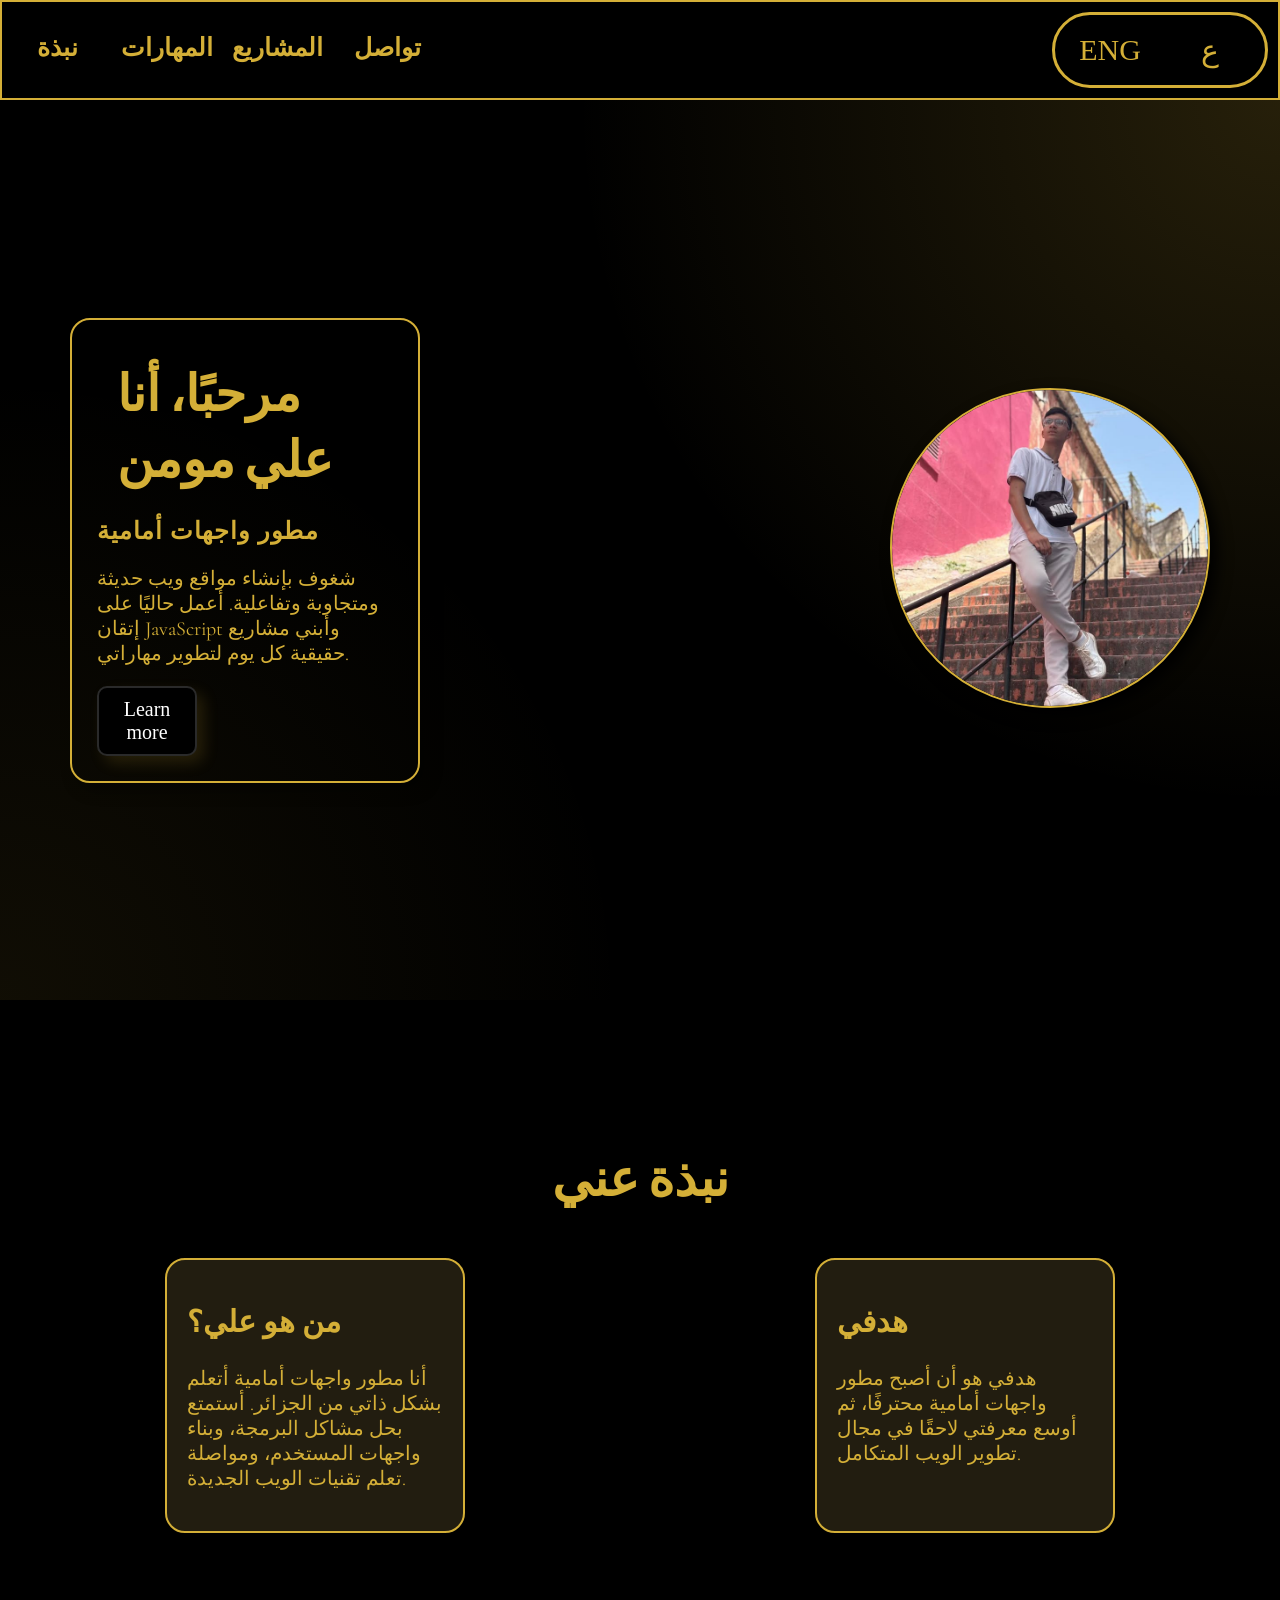
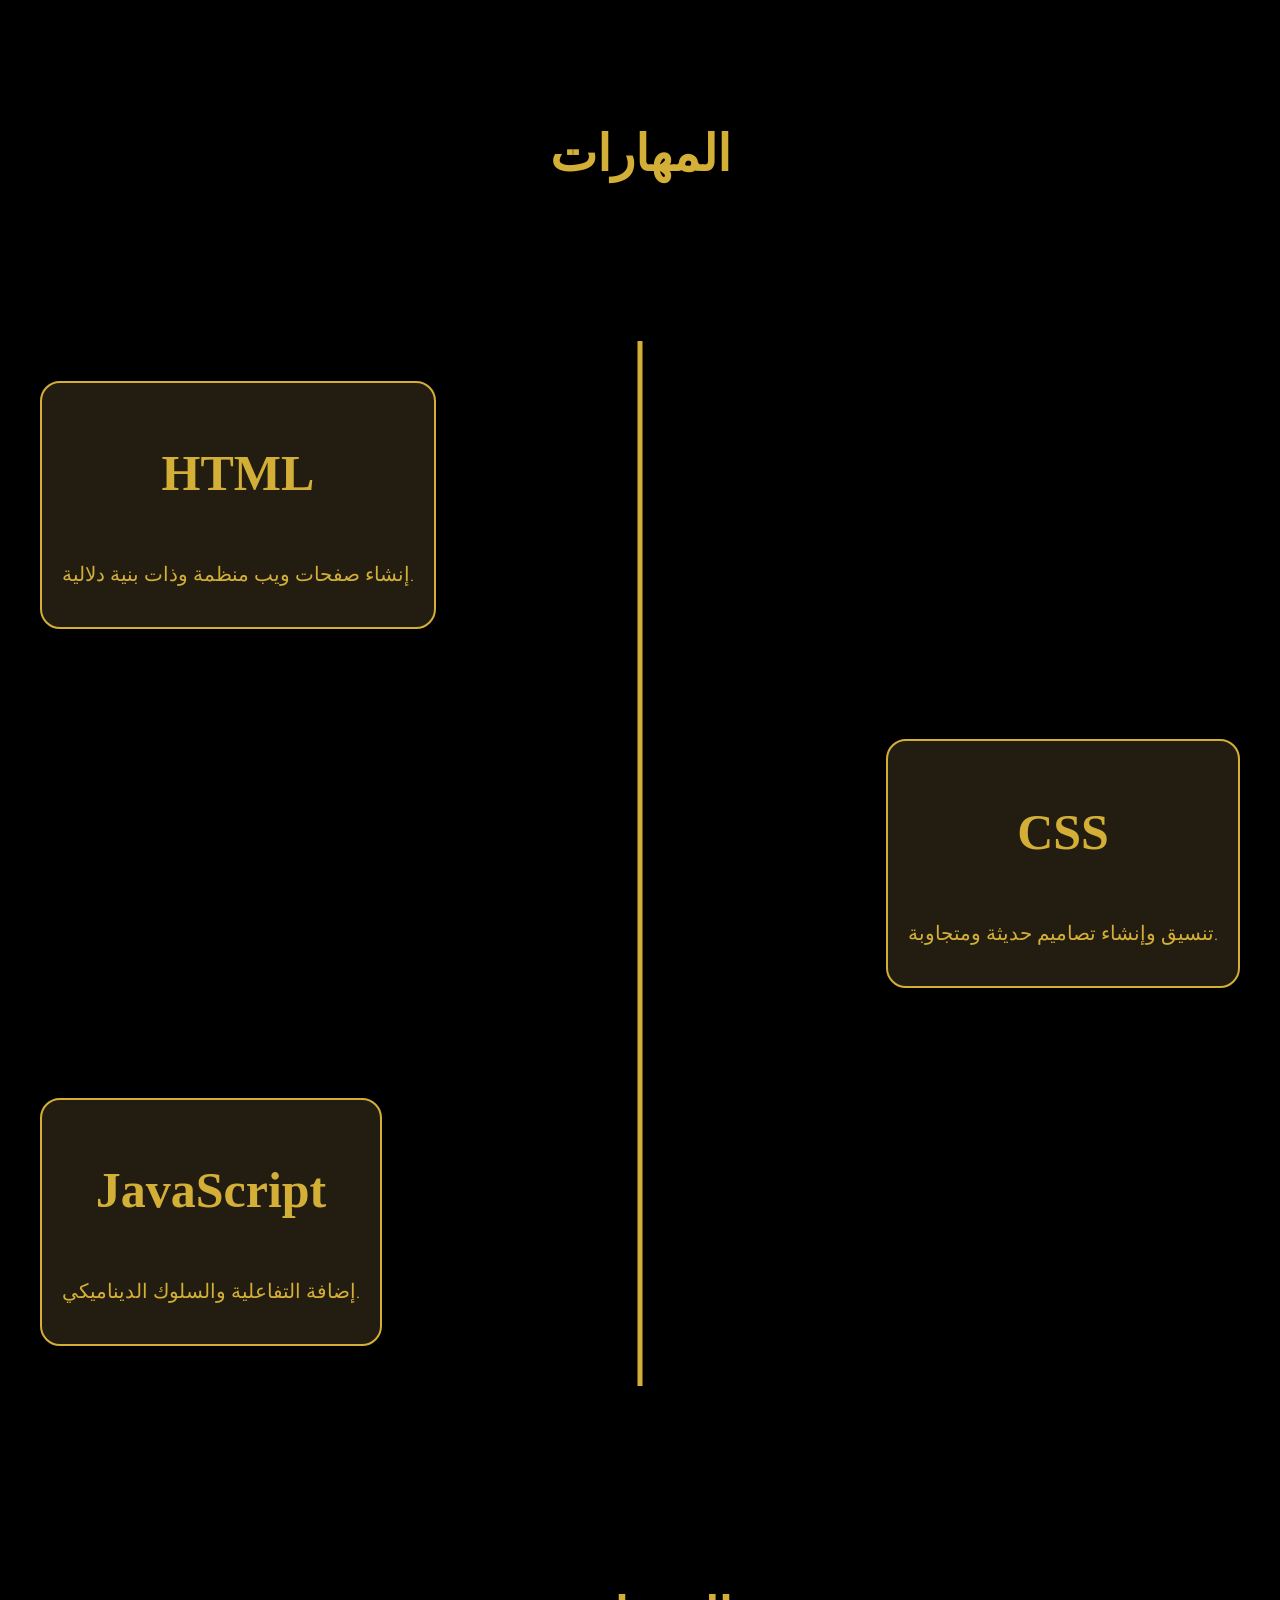
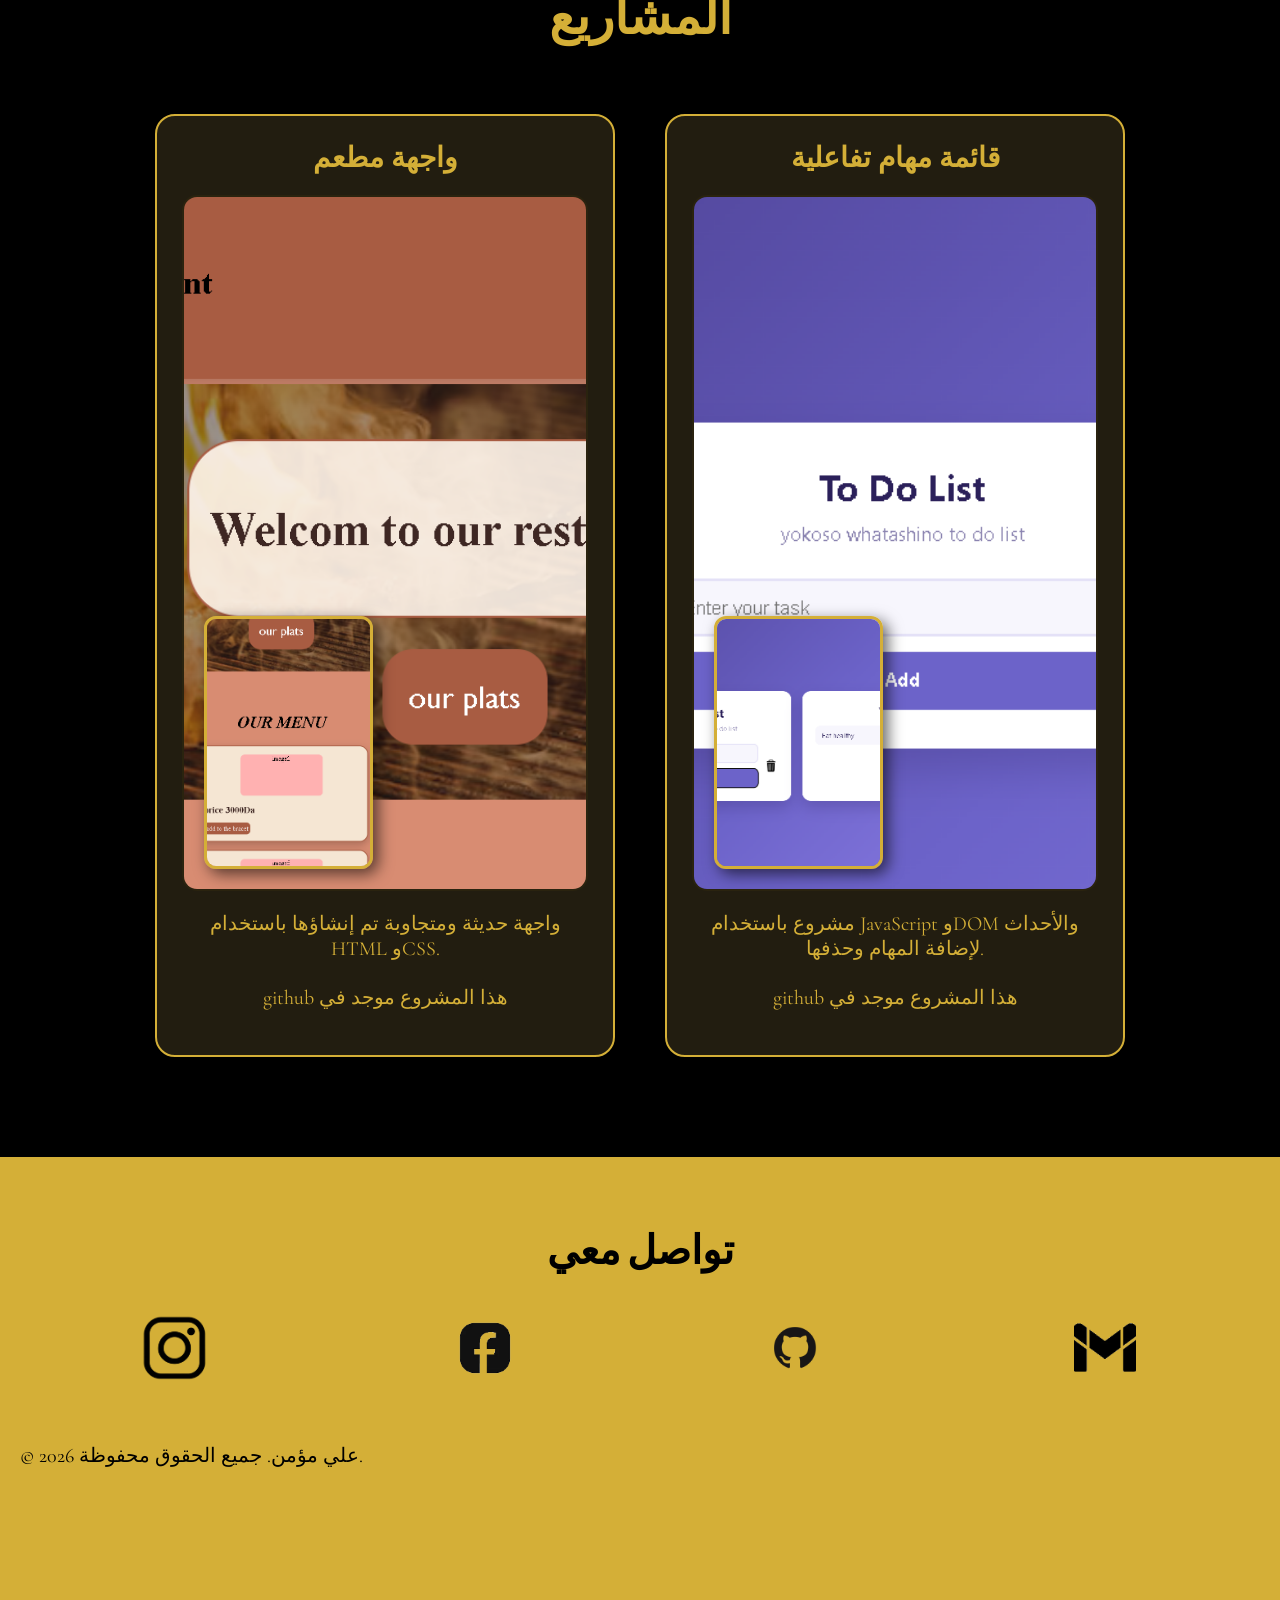
==== arb.html @ 04fc4c0a "First commit" ====
<!DOCTYPE html>
<html lang="en">
<head>
    <meta charset="UTF-8">
    <meta name="viewport" content="width=device-width, initial-scale=1.0">
    <title>Ali Moumen - Portfolio</title>
    <link rel="stylesheet" href="designe.css">
</head>
<body>
    <div id="eng">
<nav>
    <div class="lan">
      <a href="page1hero.html">ENG</a>
      <a href="arb.html"  >ع</a>
    </div>
    <div class="nav">
       <a href="#about">نبذة</a>
         <a href="#skils">المهارات</a>
          <a href="#projects">المشاريع</a>  
           <a href="#contact">تواصل</a> 
    </div>
</nav>

    <div class="all">
        <div class="image">
 <img src="ali1.jpg" alt="علي مومن" class="profile-image">
   </div> 
    
 <div class="home">
    <section id="home">
        
      
           

        <div class="text">
    <h1>مرحبًا، أنا علي مومن</h1>

    <h2>مطور واجهات أمامية</h2>

    <p>
        شغوف بإنشاء مواقع ويب حديثة ومتجاوبة وتفاعلية.
        أعمل حاليًا على إتقان JavaScript وأبني مشاريع حقيقية كل يوم لتطوير مهاراتي.
    </p>

    
     <a href="#about" >Learn more</a>
</div> 

</section>
</div>
   </div>

<section id="about">
<div class="about">
    <h1>نبذة عني</h1>
<div class="ph">
    <div class="contaner1">
    <h2 >من هو علي؟</h2>
    <p>
        أنا مطور واجهات أمامية أتعلم بشكل ذاتي من الجزائر.
        أستمتع بحل مشاكل البرمجة، وبناء واجهات المستخدم،
        ومواصلة تعلم تقنيات الويب الجديدة.
    </p>
    </div>
    <div class="contaner2">
    <h2>هدفي</h2>
    <p>
        هدفي هو أن أصبح مطور واجهات أمامية محترفًا، ثم
        أوسع معرفتي لاحقًا في مجال تطوير الويب المتكامل.
    </p>
    </div>
    </div>
</div>
</section>
<section id="skils"> 
    <div class="timeline">
        <div class="titel">
        <h1>المهارات</h1>
        </div>
        <div class="lineall">
        
        
        <div class="line">
            
        </div>
        <div class="derection">
    <div class="left">
<div class="html">
    <h1>HTML</h1>
    <p>إنشاء صفحات ويب منظمة وذات بنية دلالية.</p>
</div>
</div>
<div class="right">
<div class="css">
    <h1>CSS</h1>
    <p>تنسيق وإنشاء تصاميم حديثة ومتجاوبة.</p>
</div>
</div>
<div class="left">
<div class="js">
    <h1>JavaScript</h1>
    <p>إضافة التفاعلية والسلوك الديناميكي.</p>
</div>
</div>
</div>
</div>
</div>
</section>
<section id="projects">

    <h2>المشاريع</h2>
<div class="prj">
    <article>

        <h3>واجهة مطعم</h3>
        <div class="big">
    <img src="image1.png" class="project-main" alt="واجهة مطعم - لقطة الشاشة الرئيسية">
    <img src="image2.png" class="project-thumb" alt="واجهة مطعم - تفاصيل القائمة">
    </div>
        <p>
            واجهة حديثة ومتجاوبة تم إنشاؤها باستخدام HTML وCSS.
            <br><br>
                 github  هذا المشروع موجد في  
        </p>

    </article>

   
    <article>

        <h3>قائمة مهام تفاعلية</h3>
        <div class="big">
    <img src="image3.png" class="project-main" alt="قائمة مهام تفاعلية - لقطة الشاشة الرئيسية">
    <img src="image4.png" class="project-thumb" alt="قائمة مهام تفاعلية - تفاصيل القائمة">
    </div>
        <p>
            مشروع باستخدام JavaScript وDOM والأحداث لإضافة المهام وحذفها.
<br><br>
          github  هذا المشروع موجد في  
        </p>

    </article>
</div>
</section>


<section id="contact">

    <h2>تواصل معي</h2>

    <div class="cont">
        <a href=" https://www.instagram.com/aliyacin.dev/"><img src="insta.png"></a>
        <a href="https://www.facebook.com/profile.php?id=61576322057579"><img src="face.webp"></a>
       <a href="https://github.com/AliMN-dotcom"><img src="github_PNG58.png"></a>
       <a href="mailto:ahemedmohcin@gmail.com"><img src="mail.webp"></a>
    </div>

    <p>
© 2026 علي مؤمن. جميع الحقوق محفوظة.
</p>


</section>

</main>


<footer>
</div>
---- designe.css ----
@import url('https://fonts.googleapis.com/css2?family=Great+Vibes&family=Cormorant+Garamond:wght@400;600&display=swap');

/* الاسم / الإمضاء */
.home h1{
    font-family: 'Great Vibes', cursive;
    font-size: 50px;
    font-weight: 700;
    margin-bottom: 20px;
    margin: 20px;
}

.home h2, .home p, .home button,
 .about h2, .about p {
    font-family: 'Cormorant Garamond', serif;
}

.home h2{
    font-weight: 600;
    letter-spacing: 1px;
}
*{  
    color: #d4af37;
}
body{
   
    background-color: #000000; 
    box-sizing: border-box;
    margin: 0px;
    
}
.home{
    display: flex;
    flex-direction: column;
    justify-content: flex-end;
    text-align: left;
    max-width: 350px;
   
    padding: 25px;
    border-radius: 20px;
    border: 2px solid #d4af37;
    box-shadow: 7px 7px 15px rgba(0, 0, 0, 0.4);
}


.home p{
    font-size: 20px;
   
    margin-bottom: 20px;
}
.home a{
   width: 100px;
   padding: 0px 7px;
    text-decoration: none;
    text-align: center;
    font-size: 20px;
    background-color: #000000;
    color: #ffffff;
    border:  2px solid #2a2a2a;
    cursor: pointer;
    border-radius: 10px;
    box-shadow: 7px 7px 15px rgba(212, 175, 55, 0.15);
    
}

.home a:hover{
   background-color: #d4af37 ;
   color: #000000;
}
.image>img {
    border-radius: 50%;
    width: 320px;
    height: 320px;
    
    object-fit: cover;
    flex-shrink: 0;
    border: #000000 solid 2px;
    box-shadow: #000000 7px 7px 20px;
    border: solid 2px #d4af37;
    box-shadow: #000000 7px 7px 15px;
}
.all{

    display: flex;
    flex-direction: row-reverse;
    justify-content: space-between;
    align-items: center;
    
 
 
    padding: 0 70px;
   
   
    background: 
    radial-gradient(circle at top right, rgba(212, 175, 55, 0.18), transparent 45%),
    radial-gradient(circle at bottom left, rgba(212, 175, 55, 0.08), transparent 40%),
    #000000;
   height: 100vh;
}


.about h1{
 font-family: 'Great Vibes', cursive;
    font-size: 50px;
    font-weight: 700;
   
    text-align: center;
 
    font-size: 50px;
}
.ph{
    display: flex;
    justify-content: space-around;
    flex-wrap: wrap;
    gap: 20px;

    
}
.contaner1 , .contaner2{
    max-width: 300px;
   
    border:  2px solid #d4af37;
    padding: 20px;
    border-radius: 20px;
    box-shadow: 7px 7px 15px rgba(0, 0, 0, 0.4);
     font-size: 20px;
     background-color:  #221d10;
   
}
.about{
    margin-top: 150px;
}
#skils{
    margin-top: 70px;
    padding: 80px 0;
   
}
 .titel{
     font-family: 'Great Vibes', cursive;
    font-size: 50px;
    text-align: center;
    margin-bottom: 60px;
}

.left  , .right {

 
 max-width: 500px;
   background-color:  #221d10;
    border:  2px solid #d4af37;
    padding: 20px;
    border-radius: 20px;
    box-shadow: 7px 7px 15px rgba(0, 0, 0, 0.4);
     font-size: 20px;
     margin: 40px;
}
.timeline{
    display: flex;
    flex-direction: column;
    gap: 30px;
}

.lineall{
    position: relative;
}

.line{
    position: absolute;
    left: 50%;
    top: 0;
    transform: translateX(-50%);
    width: 5px;
    height: 100%;
    background-color: #d4af37;
}

.derection{
    display: flex;
    flex-direction: column;
    align-items: flex-start;
    gap: 30px;
}
.right{
    align-self: flex-end;
}
.timeline h1{
    font-size: 50px;
    text-align: center;
    margin-bottom: 60px; 
}
.derection p{
     font-size: 20px;
    font-family: 'Cormorant Garamond', serif;
    margin-bottom: 20px;
}

/* ============ Projects ============ */
#projects{
    padding: 80px 20px 100px;
}
#projects > h2{
    font-family: 'Great Vibes', cursive;
    font-size: 50px;
    font-weight: 700;
    text-align: center;
    margin-bottom: 60px;
}
.prj{
    display: flex;
    flex-wrap: wrap;
    justify-content: center;
    align-items: flex-start;
    gap: 50px;
}
article{
    background-color: #221d10;
    border: 2px solid #d4af37;
    border-radius: 20px;
    box-shadow: 7px 7px 15px rgba(0, 0, 0, 0.4);
    padding: 25px;
    flex: 1 1 420px;
    max-width: 460px;
}
article h3{
    font-family: 'Cormorant Garamond', serif;
    font-size: 28px;
    font-weight: 600;
    text-align: center;
    margin: 0 0 20px;
}
.big{
    position: relative;
    width: 100%;
    aspect-ratio: 7 / 12;
    border-radius: 15px;
    overflow: hidden;
    border: 2px solid #2a230f;
}

.project-main{
    width:100%;
    height: 100%;
    object-fit:cover;
    object-position:center;
    display: block;
}
.big:hover .project-thumb{
    opacity:0.7;
     pointer-events: none;
}
.big:hover{
    transform: scale(1.05);
}
.project-thumb{
   
    transition: opacity 0.3s ease;
}

.project-thumb{
    position: absolute;
    bottom: 20px;
    left: 20px;
    width: 42%;
    aspect-ratio: 2 / 3;
   object-fit: cover;
    border: 3px solid #d4af37;
    border-radius: 12px;
    box-shadow: 5px 5px 15px rgba(0, 0, 0, 0.6);
}
.project-thumb:hover{
    transform: scale(1.2);
   
}
article p{
    font-family: 'Cormorant Garamond', serif;
    font-size: 20px;
    text-align: center;
    margin-top: 20px;
    
}
#contact{
    background-color: #d4af37;
    height: 50vh;
    box-sizing: border-box;
    margin: 0px;
    padding: 20px;
}
#contact p{
    color: #000000;
    font-family: 'Cormorant Garamond', serif;
    font-size: 20px;
    text-align:start;
    margin-top: 60px;
}
#contact h2{
     color: #000000;
    text-align: center;
      font-family: 'Great Vibes', cursive;
    font-size: 40px;
    font-weight: 700;
    margin-top: 50px;
   
}
a{
    display: inline-flex;
    align-items: center;
    justify-content:center;
    width: 70px;
    height: 70px;
}
.cont{
    display: flex;
    justify-content: space-around;
    flex-wrap: wrap;
  
}
.cont img{
    display: block;
    width: 100%;
    height: 100%;
    object-fit: contain;
   
}
nav{
    border: #d4af37 solid 2px;
    display: flex;
    flex-direction: row-reverse;
    justify-content: space-between;
    flex-wrap:wrap-reverse;
    padding: 10px;
    
}
.lan{
    display: flex;
    justify-content: space-around;
    gap: 30px;
    border: #d4af37 solid ;
    width: max-content;
   padding: 0px 20px;
    border-radius: 50px;
}

.nav{
display: flex;
justify-content: start;
gap: 40px;
margin-left: 10px;
text-decoration:none;
font-size: 25px;
font-weight: 700;

}
.nav a{
    text-decoration: none;
}
.lan a{
    font-size: 30px;
     text-decoration: none;
   
}



/* ==================== Responsive ==================== */

html {
    scroll-behavior: smooth;
}

*, *::before, *::after {
    box-sizing: border-box;
}

body {
    overflow-x: hidden;
}

@media (max-width: 900px) {

    nav {
        flex-direction: column;
        align-items: center;
        gap: 18px;
        padding: 12px 15px;
    }

    .nav {
        justify-content: center;
        flex-wrap: wrap;
        gap: 18px 28px;
        margin-left: 0;
        font-size: 21px;
    }

    .lan {
        order: -1;
    }

    .all {
        flex-direction: column;
        justify-content: center;
        gap: 35px;
        min-height: 100vh;
        height: auto;
        padding: 70px 25px;
    }

    .image > img {
        width: min(280px, 70vw);
        height: min(280px, 70vw);
    }

    .home {
        width: min(100%, 500px);
        max-width: none;
        text-align: center;
        padding: 22px;
    }

    .home h1 {
        font-size: clamp(38px, 8vw, 50px);
    }

    .home p {
        font-size: 19px;
    }

    .about {
        margin-top: 80px;
        padding: 0 20px;
    }

    .ph {
        justify-content: center;
    }

    .contaner1,
    .contaner2 {
        width: min(100%, 430px);
        max-width: none;
    }

    #skils {
        padding: 60px 20px;
    }

    .line {
        left: 20px;
    }

    .derection {
        align-items: stretch;
        gap: 20px;
        padding-left: 40px;
    }

    .left,
    .right {
        width: 100%;
        max-width: none;
        margin: 20px 0;
    }

    .right {
        align-self: stretch;
    }

    #projects {
        padding: 60px 20px 80px;
    }

    .prj {
        gap: 30px;
    }

    article {
        width: 100%;
        max-width: 520px;
        flex: 1 1 100%;
    }
}

@media (max-width: 600px) {

    nav {
        border-width: 1px;
    }

    .nav {
        gap: 12px 18px;
        font-size: 18px;
    }

    .lan {
        gap: 18px;
        padding: 0 15px;
    }

    .lan a {
        font-size: 24px;
    }

    .all {
        padding: 55px 15px;
        gap: 25px;
    }

    .image > img {
        width: min(220px, 62vw);
        height: min(220px, 62vw);
    }

    .home {
        padding: 18px;
        border-radius: 15px;
    }

    .home h1,
    .about h1,
    .timeline h1,
    #projects > h2 {
        font-size: 40px;
    }

    .home h2 {
        font-size: 25px;
    }

    .home p,
    .about p,
    .derection p,
    article p,
    .contaner1,
    .contaner2 {
        font-size: 18px;
    }

    .home button {
        width: 100%;
        max-width: 220px;
    }

    .about {
        margin-top: 60px;
        padding: 0 15px;
    }

    #skils {
        padding: 45px 15px;
    }

    .timeline h1 {
        margin-bottom: 35px;
    }

    .line {
        left: 12px;
        width: 3px;
    }

    .derection {
        padding-left: 28px;
    }

    .left,
    .right {
        padding: 17px;
        margin: 12px 0;
        border-radius: 15px;
    }

    #projects {
        padding: 50px 15px 65px;
    }

    article {
        padding: 18px;
        border-radius: 15px;
    }

    article h3 {
        font-size: 25px;
    }

    .big {
        aspect-ratio: 7 / 10;
    }

    #contact {
        min-height: 45vh;
        height: auto;
        padding: 30px 15px;
    }

    #contact h2 {
        font-size: 38px;
        margin-top: 20px;
    }

    .cont {
        gap: 15px;
        justify-content: center;
    }

    a {
        width: 55px;
        height: 55px;
    }

    #contact p {
        text-align: center;
        margin-top: 40px;
        font-size: 17px;
    }
}

@media (max-width: 380px) {

    .nav {
        gap: 10px 14px;
        font-size: 16px;
    }

    .home h1,
    .about h1,
    .timeline h1,
    #projects > h2 {
        font-size: 34px;
    }

    .home h2 {
        font-size: 22px;
    }

    .home p,
    .about p,
    .derection p,
    article p,
    .contaner1,
    .contaner2 {
        font-size: 16px;
    }

    .image > img {
        width: 190px;
        height: 190px;
    }
}
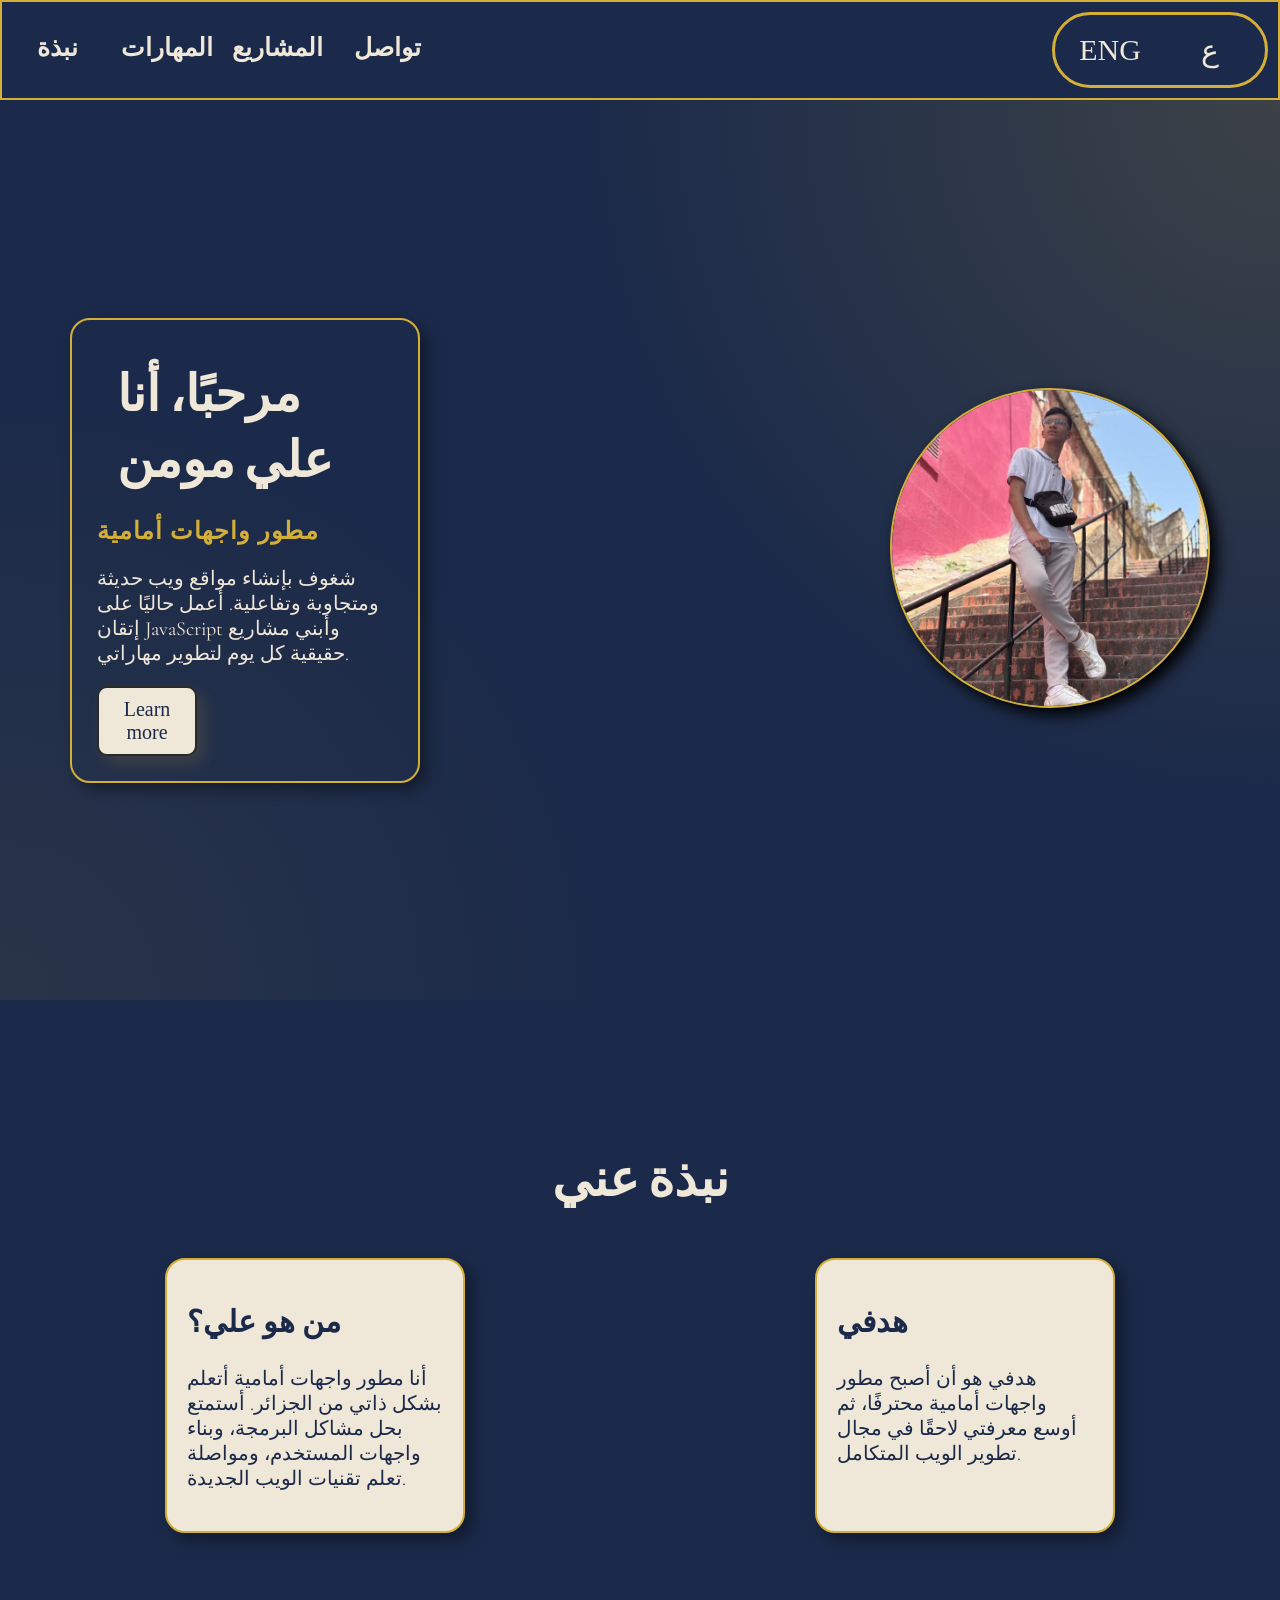
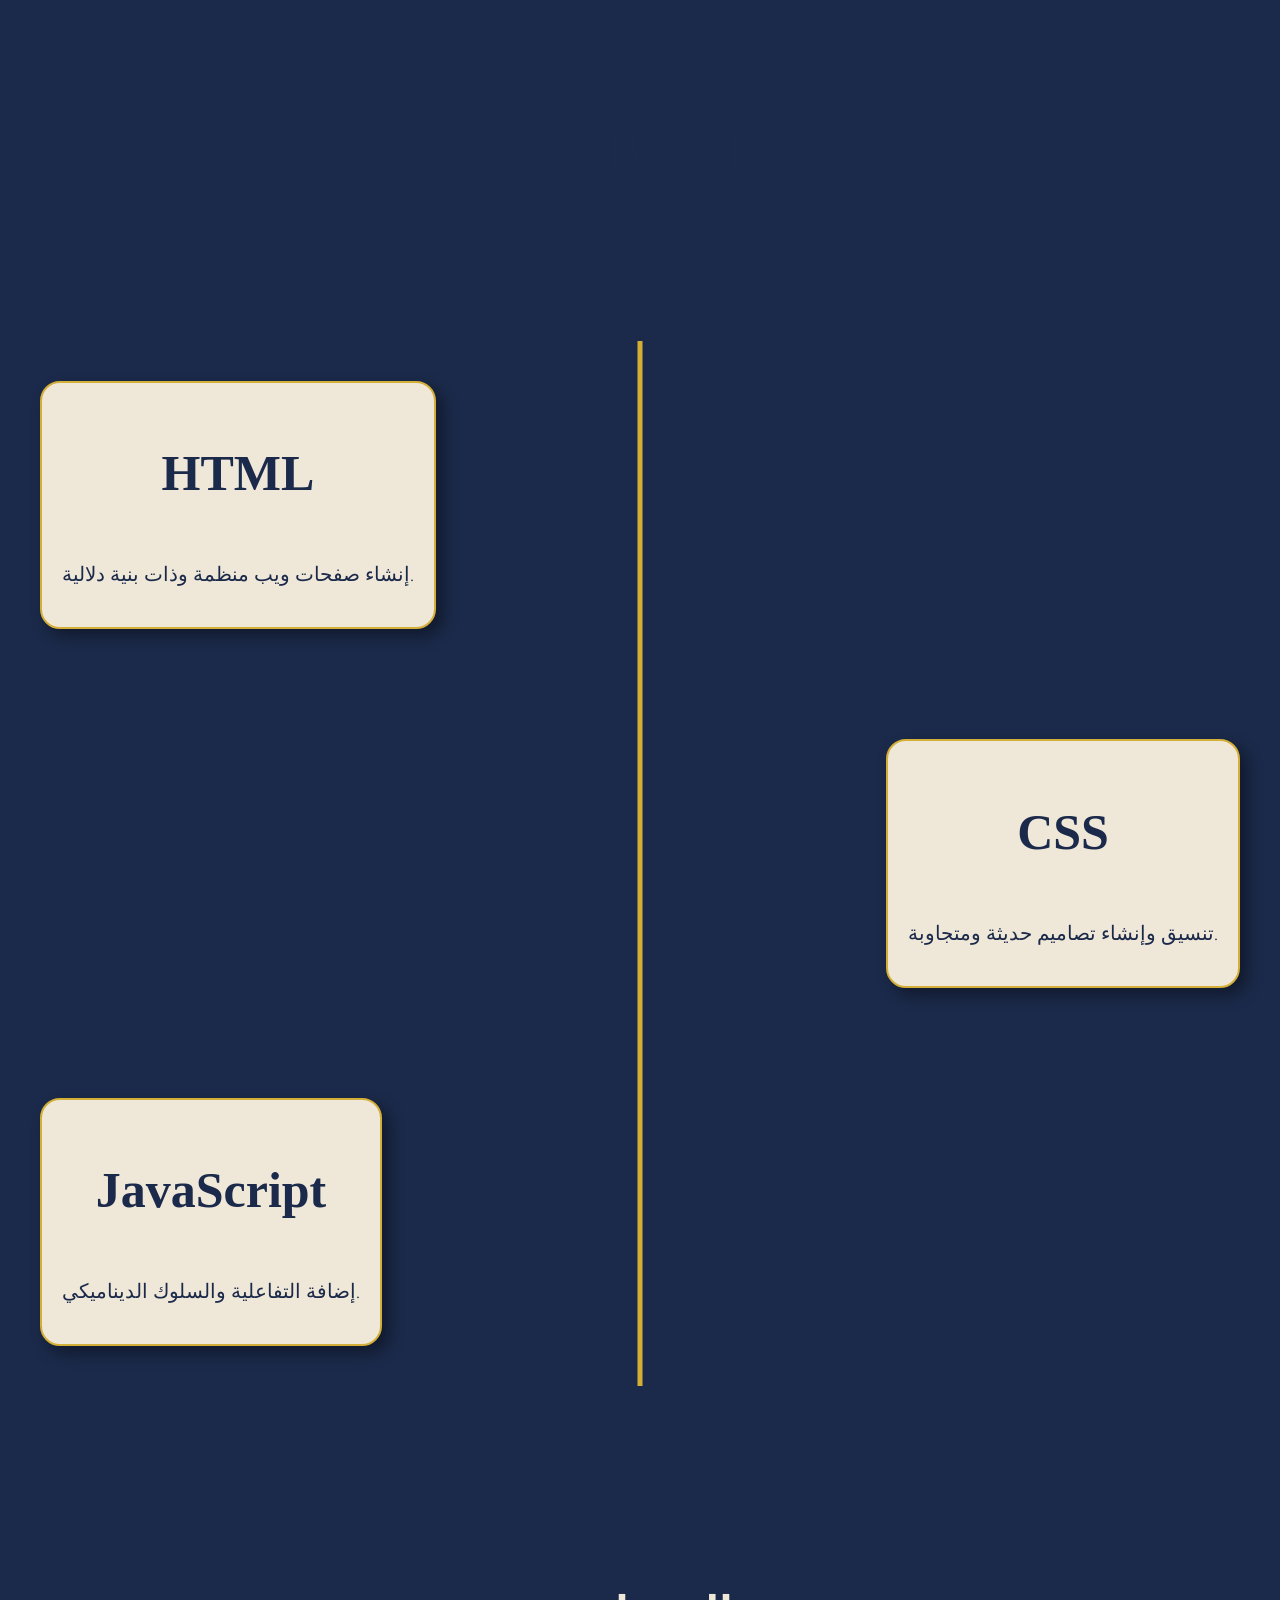
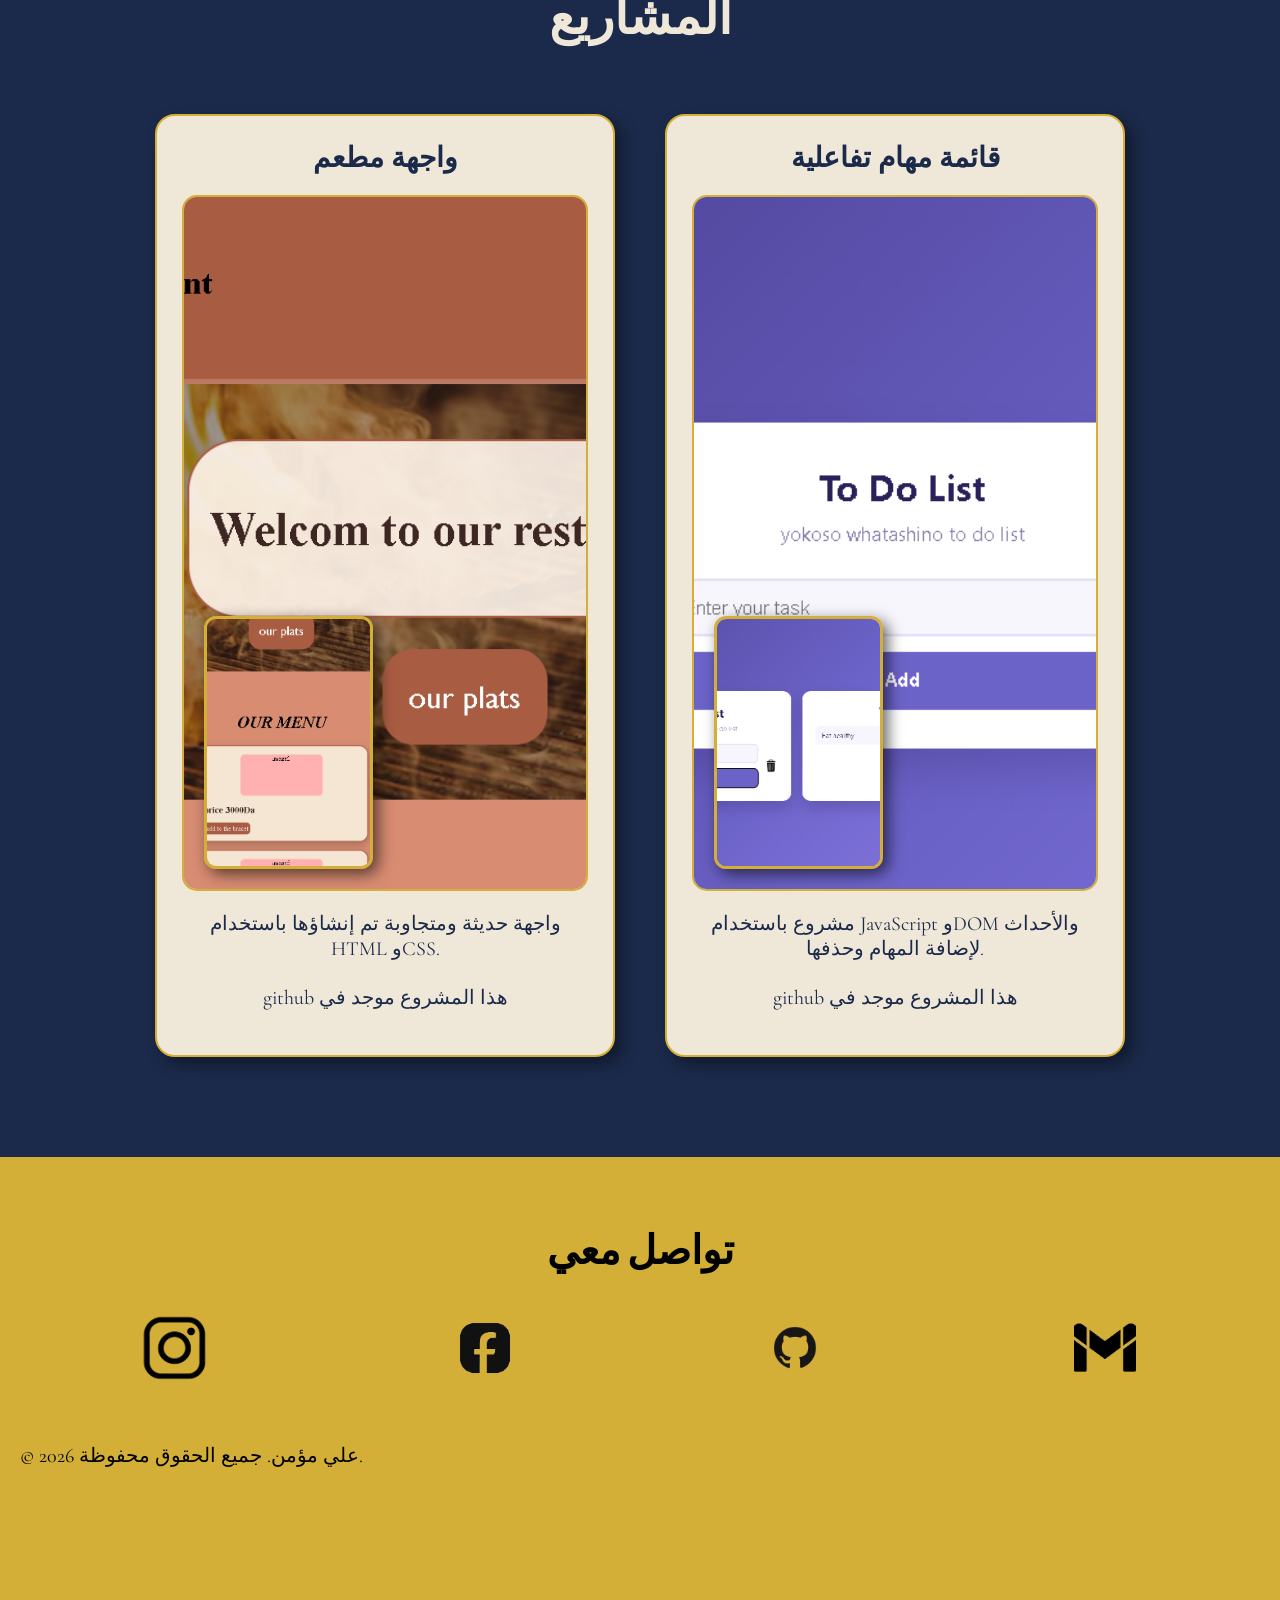
==== commit f7e470a2: "Update portfolio" ====
--- a/arb.html
+++ b/arb.html
@@ -10,7 +10,7 @@
     <div id="eng">
 <nav>
     <div class="lan">
-      <a href="page1hero.html">ENG</a>
+      <a href="index.html">ENG</a>
       <a href="arb.html"  >ع</a>
     </div>
     <div class="nav">
@@ -152,7 +152,9 @@
         <a href=" https://www.instagram.com/aliyacin.dev/"><img src="insta.png"></a>
         <a href="https://www.facebook.com/profile.php?id=61576322057579"><img src="face.webp"></a>
        <a href="https://github.com/AliMN-dotcom"><img src="github_PNG58.png"></a>
-       <a href="mailto:ahemedmohcin@gmail.com"><img src="mail.webp"></a>
+      <a href="https://mail.google.com/mail/?view=cm&fs=1&to=ahemedmohcin@gmail.com" target="_blank">
+    <img src="mail.webp" alt="Email">
+</a>
     </div>
 
     <p>
--- a/designe.css
+++ b/designe.css
@@ -10,20 +10,26 @@
 }
 
 .home h2, .home p, .home button,
+ .about h2, .about p  {
+    font-family: 'Cormorant Garamond', serif;
+   
+   
+}
  .about h2, .about p {
-    font-family: 'Cormorant Garamond', serif;
-}
+ color:  #1b2a4a;
+ }
 
 .home h2{
     font-weight: 600;
     letter-spacing: 1px;
+    color: #d4af37;
 }
 *{  
-    color: #d4af37;
+    color: #efe7d8;
 }
 body{
    
-    background-color: #000000; 
+    background-color: #1b2a4a; 
     box-sizing: border-box;
     margin: 0px;
     
@@ -53,8 +59,9 @@
     text-decoration: none;
     text-align: center;
     font-size: 20px;
-    background-color: #000000;
-    color: #ffffff;
+    background-color: #efe7d8;
+    
+    color: #1b2a4a;
     border:  2px solid #2a2a2a;
     cursor: pointer;
     border-radius: 10px;
@@ -64,7 +71,7 @@
 
 .home a:hover{
    background-color: #d4af37 ;
-   color: #000000;
+   
 }
 .image>img {
     border-radius: 50%;
@@ -93,27 +100,30 @@
     background: 
     radial-gradient(circle at top right, rgba(212, 175, 55, 0.18), transparent 45%),
     radial-gradient(circle at bottom left, rgba(212, 175, 55, 0.08), transparent 40%),
-    #000000;
+    #1b2a4a;
    height: 100vh;
 }
 
-
+#about p h1 {
+    color: #1b2a4a;
+}
 .about h1{
  font-family: 'Great Vibes', cursive;
     font-size: 50px;
     font-weight: 700;
-   
+    
     text-align: center;
  
     font-size: 50px;
+}
+.about h2 {
+     color: #1b2a4a;
 }
 .ph{
     display: flex;
     justify-content: space-around;
     flex-wrap: wrap;
     gap: 20px;
-
-    
 }
 .contaner1 , .contaner2{
     max-width: 300px;
@@ -123,7 +133,7 @@
     border-radius: 20px;
     box-shadow: 7px 7px 15px rgba(0, 0, 0, 0.4);
      font-size: 20px;
-     background-color:  #221d10;
+     background-color:  #efe7d8;
    
 }
 .about{
@@ -145,7 +155,7 @@
 
  
  max-width: 500px;
-   background-color:  #221d10;
+   background-color:  #efe7d8;
     border:  2px solid #d4af37;
     padding: 20px;
     border-radius: 20px;
@@ -153,6 +163,8 @@
      font-size: 20px;
      margin: 40px;
 }
+
+  
 .timeline{
     display: flex;
     flex-direction: column;
@@ -186,11 +198,13 @@
     font-size: 50px;
     text-align: center;
     margin-bottom: 60px; 
+    color: #1b2a4a;
 }
 .derection p{
      font-size: 20px;
     font-family: 'Cormorant Garamond', serif;
     margin-bottom: 20px;
+    color: #1b2a4a;
 }
 
 /* ============ Projects ============ */
@@ -212,7 +226,7 @@
     gap: 50px;
 }
 article{
-    background-color: #221d10;
+    background-color: #efe7d8;
     border: 2px solid #d4af37;
     border-radius: 20px;
     box-shadow: 7px 7px 15px rgba(0, 0, 0, 0.4);
@@ -226,6 +240,7 @@
     font-weight: 600;
     text-align: center;
     margin: 0 0 20px;
+    color: #1b2a4a;
 }
 .big{
     position: relative;
@@ -233,7 +248,7 @@
     aspect-ratio: 7 / 12;
     border-radius: 15px;
     overflow: hidden;
-    border: 2px solid #2a230f;
+    border: 2px solid #d4af37;
 }
 
 .project-main{
@@ -275,6 +290,7 @@
     font-size: 20px;
     text-align: center;
     margin-top: 20px;
+    color: #1b2a4a;
     
 }
 #contact{
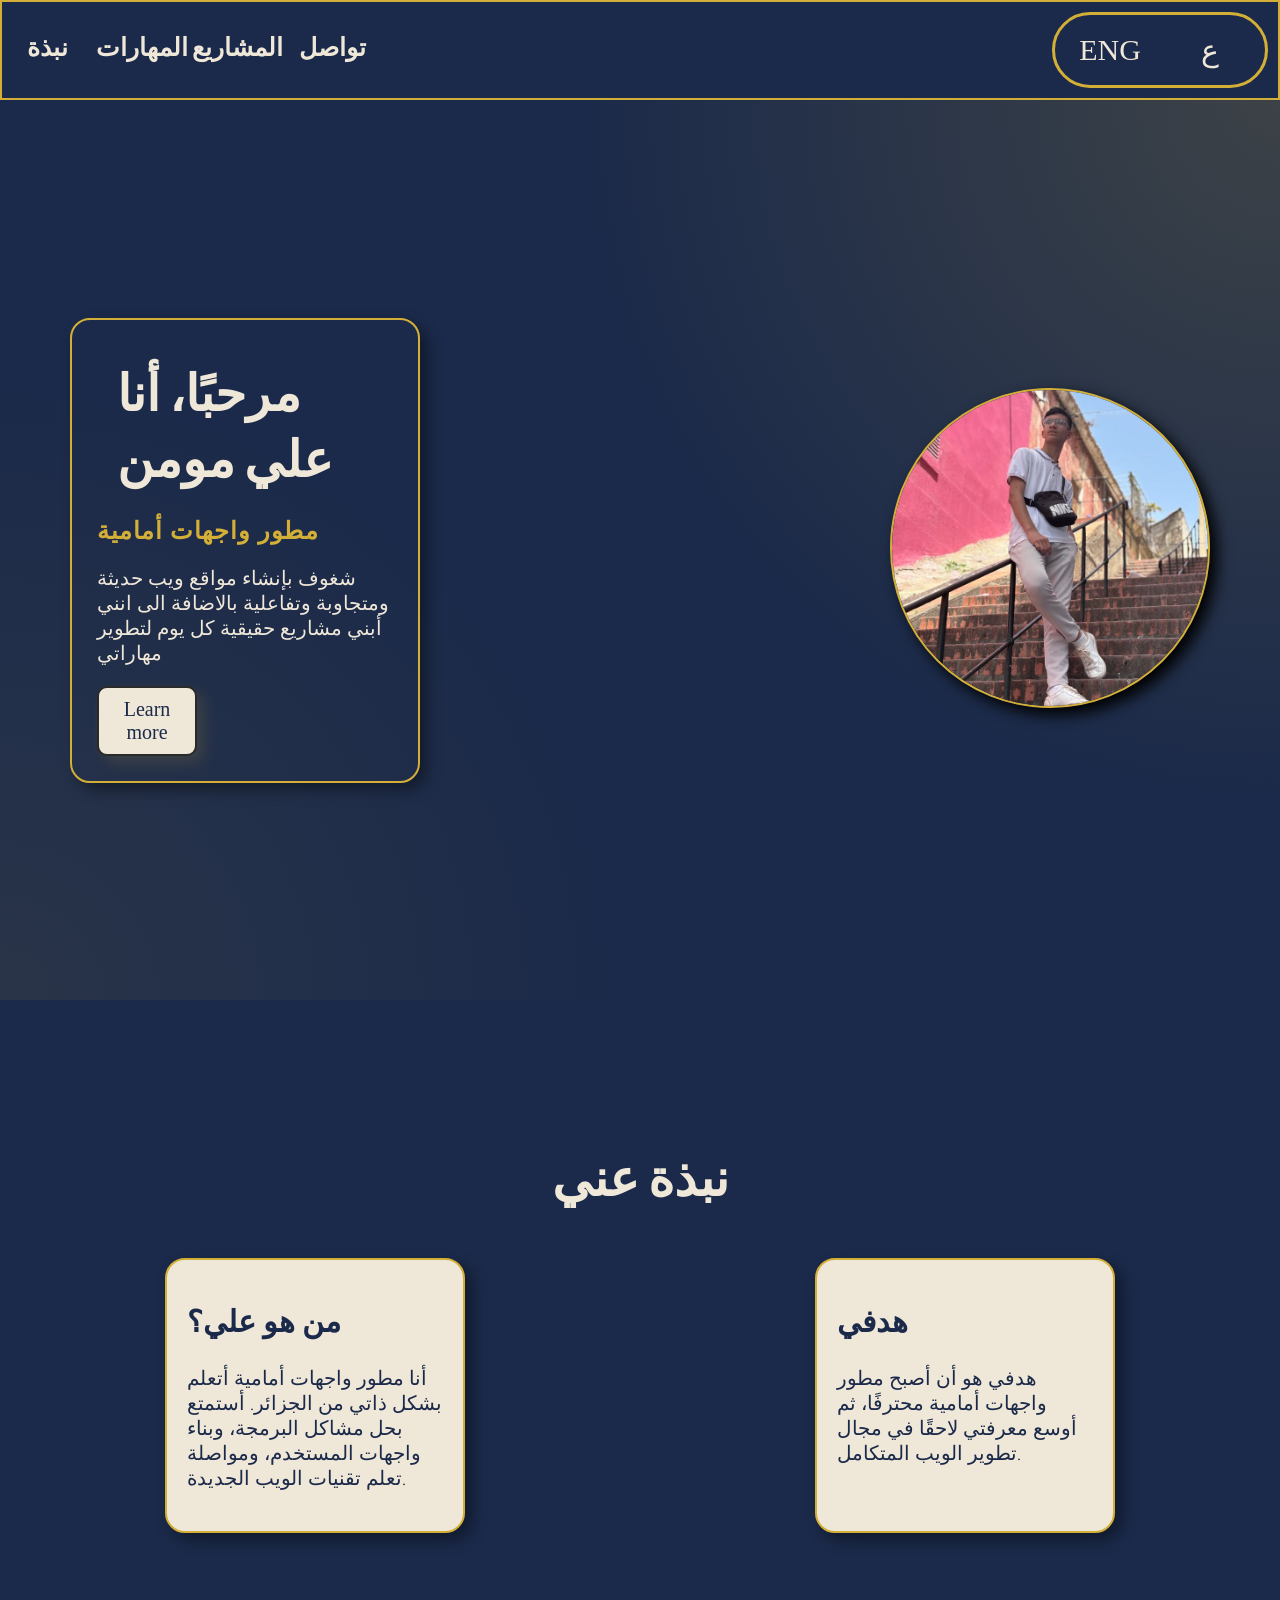
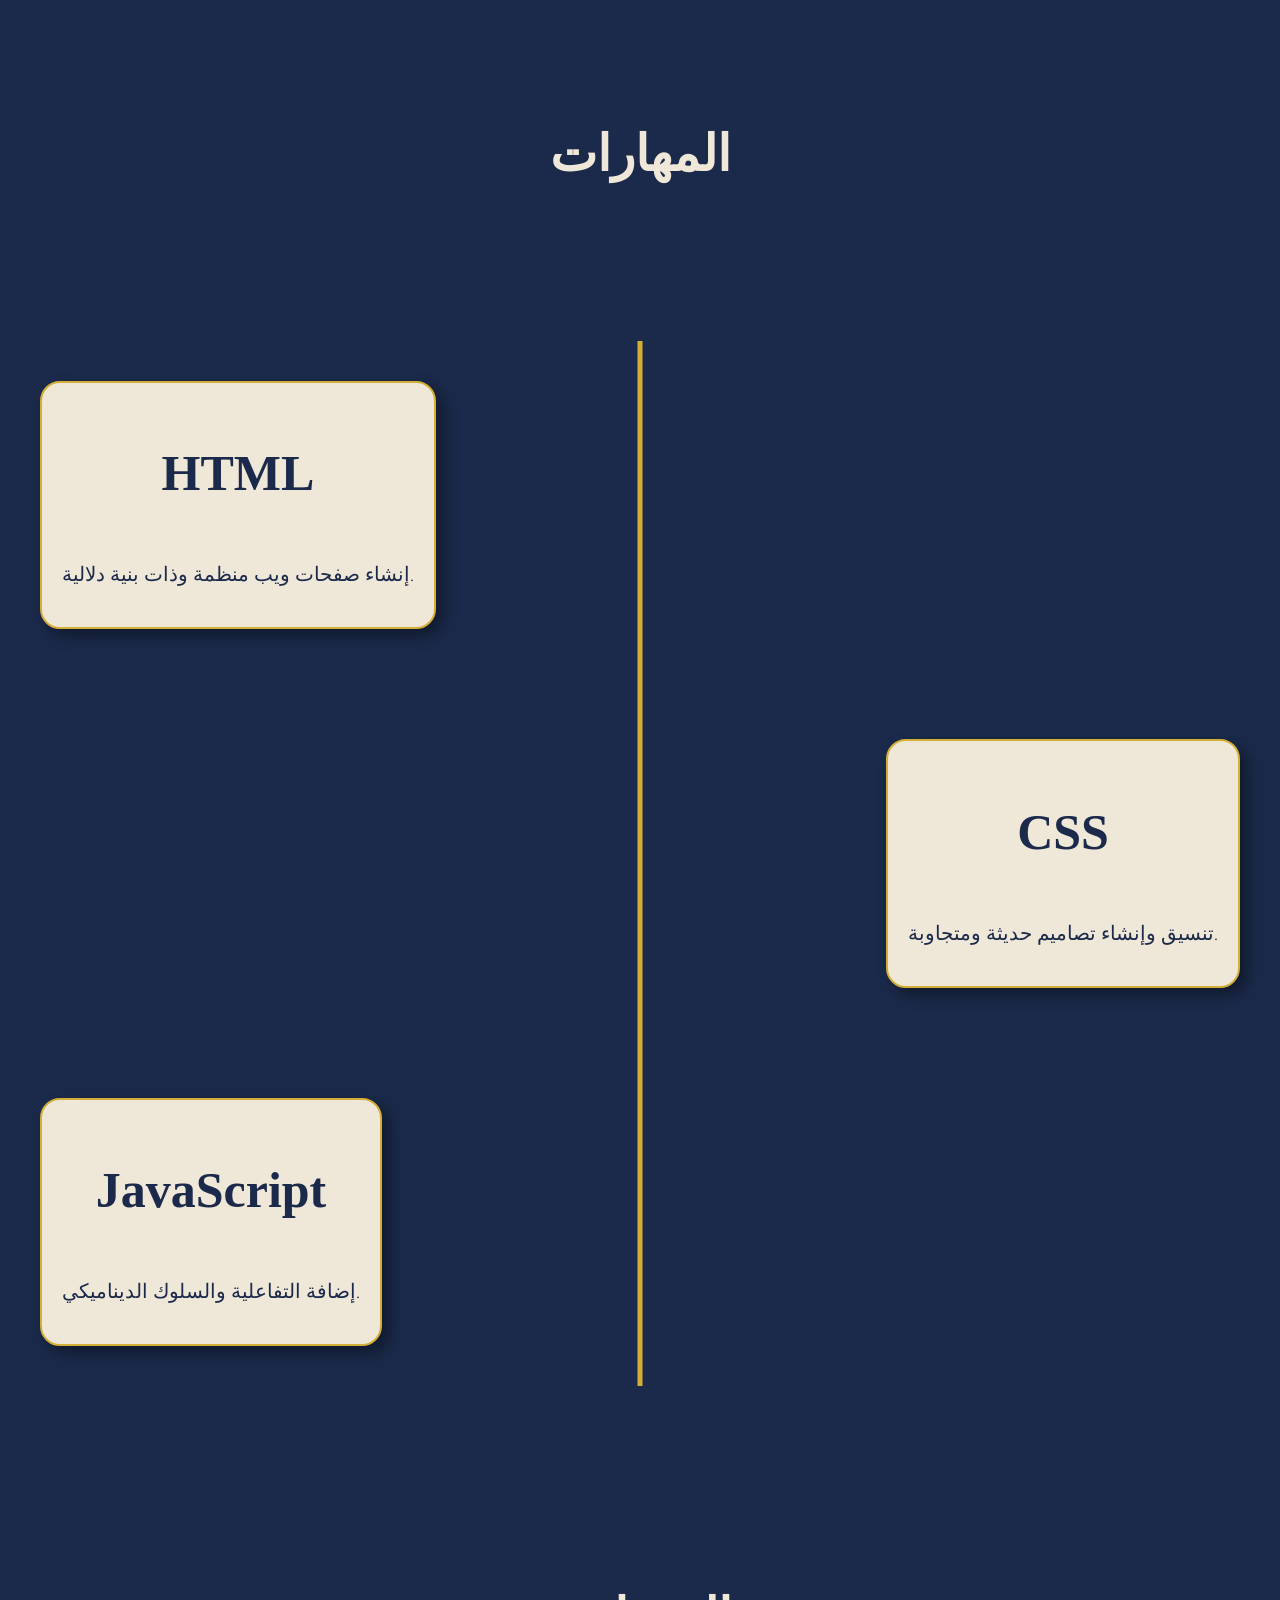
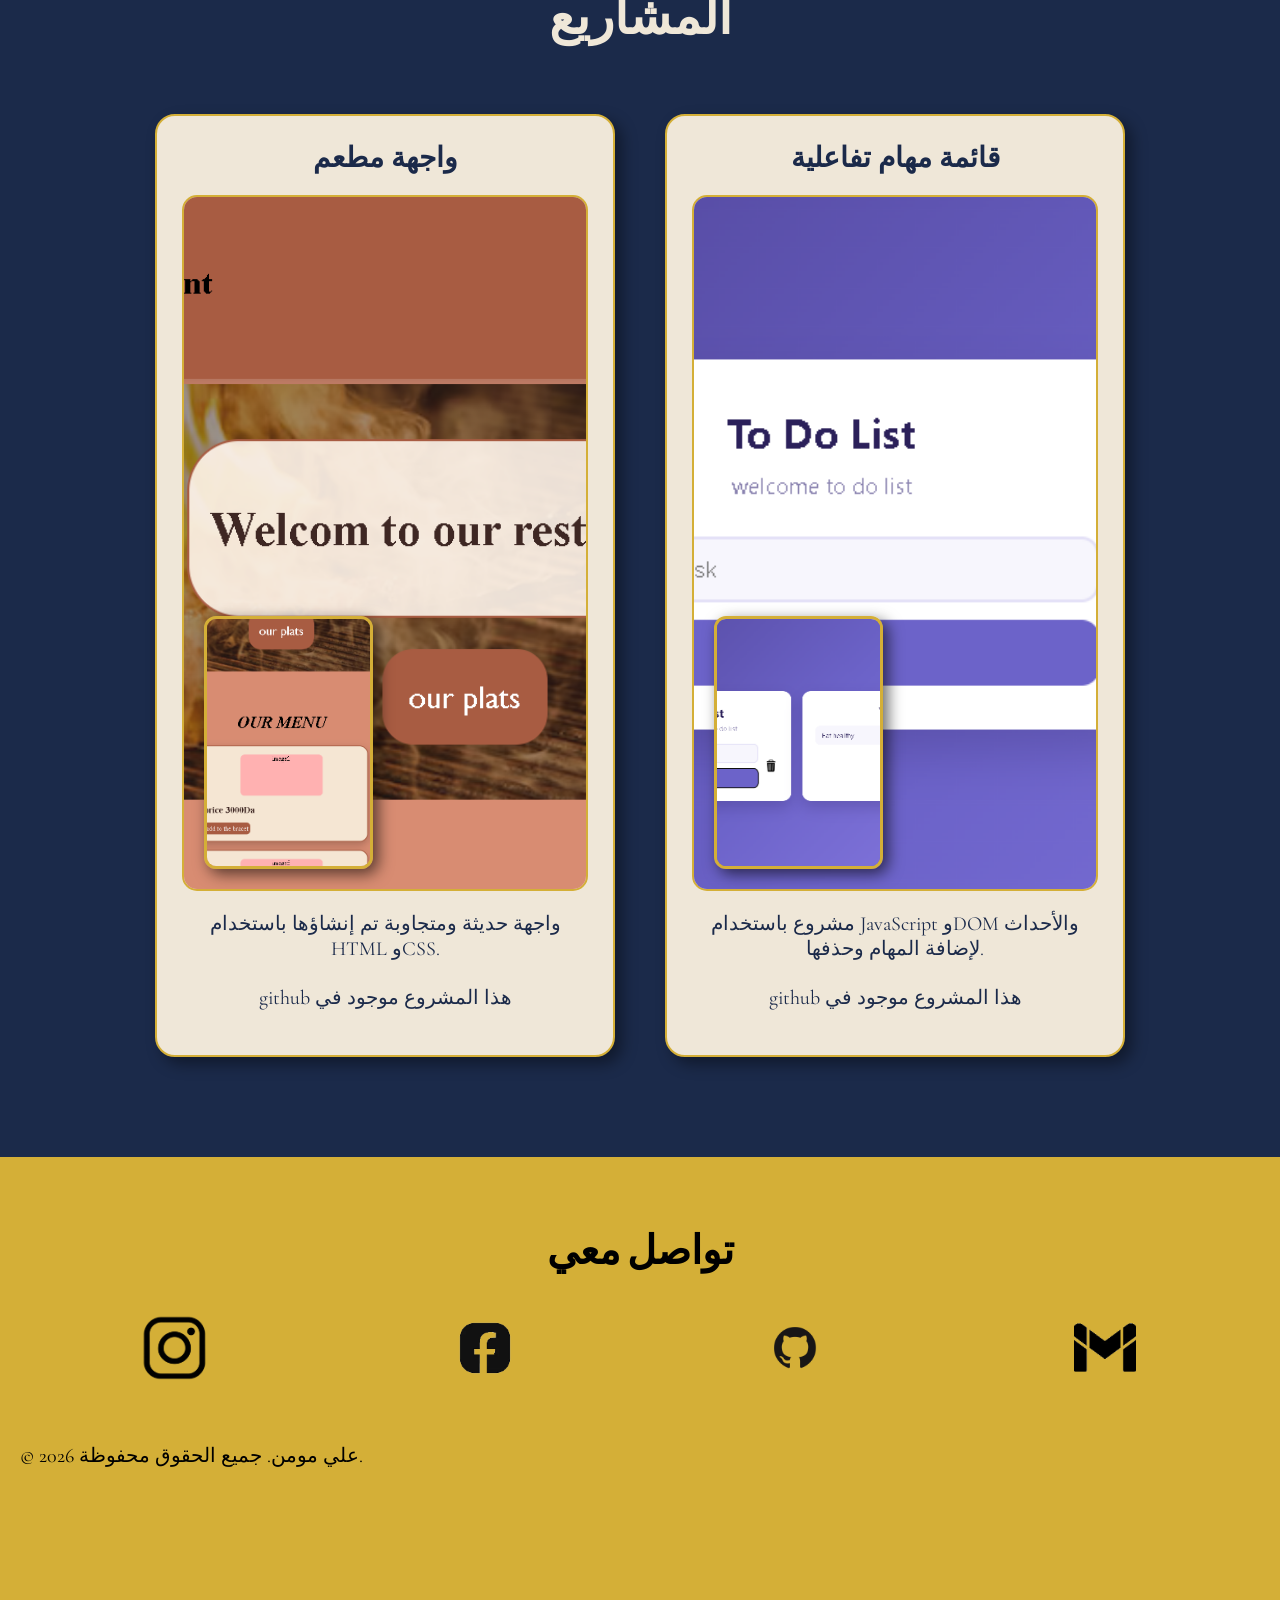
==== commit 75263a44: "Update portfolio" ====
--- a/arb.html
+++ b/arb.html
@@ -38,8 +38,7 @@
     <h2>مطور واجهات أمامية</h2>
 
     <p>
-        شغوف بإنشاء مواقع ويب حديثة ومتجاوبة وتفاعلية.
-        أعمل حاليًا على إتقان JavaScript وأبني مشاريع حقيقية كل يوم لتطوير مهاراتي.
+     شغوف بإنشاء مواقع ويب حديثة ومتجاوبة وتفاعلية بالاضافة الى انني أبني مشاريع حقيقية كل يوم لتطوير  مهاراتي 
     </p>
 
     
@@ -120,7 +119,7 @@
         <p>
             واجهة حديثة ومتجاوبة تم إنشاؤها باستخدام HTML وCSS.
             <br><br>
-                 github  هذا المشروع موجد في  
+                 github  هذا المشروع موجود في  
         </p>
 
     </article>
@@ -136,7 +135,7 @@
         <p>
             مشروع باستخدام JavaScript وDOM والأحداث لإضافة المهام وحذفها.
 <br><br>
-          github  هذا المشروع موجد في  
+          github  هذا المشروع موجود في  
         </p>
 
     </article>
@@ -158,7 +157,7 @@
     </div>
 
     <p>
-© 2026 علي مؤمن. جميع الحقوق محفوظة.
+© 2026 علي مومن. جميع الحقوق محفوظة.
 </p>
 
 
--- a/designe.css
+++ b/designe.css
@@ -198,13 +198,16 @@
     font-size: 50px;
     text-align: center;
     margin-bottom: 60px; 
-    color: #1b2a4a;
-}
-.derection p{
+    color: #efe7d8;
+}
+.derection p  {
      font-size: 20px;
     font-family: 'Cormorant Garamond', serif;
     margin-bottom: 20px;
     color: #1b2a4a;
+}
+.derection h1{
+    color:#1b2a4a ;
 }
 
 /* ============ Projects ============ */
@@ -358,8 +361,8 @@
 .nav{
 display: flex;
 justify-content: start;
-gap: 40px;
-margin-left: 10px;
+gap: 25px;
+
 text-decoration:none;
 font-size: 25px;
 font-weight: 700;
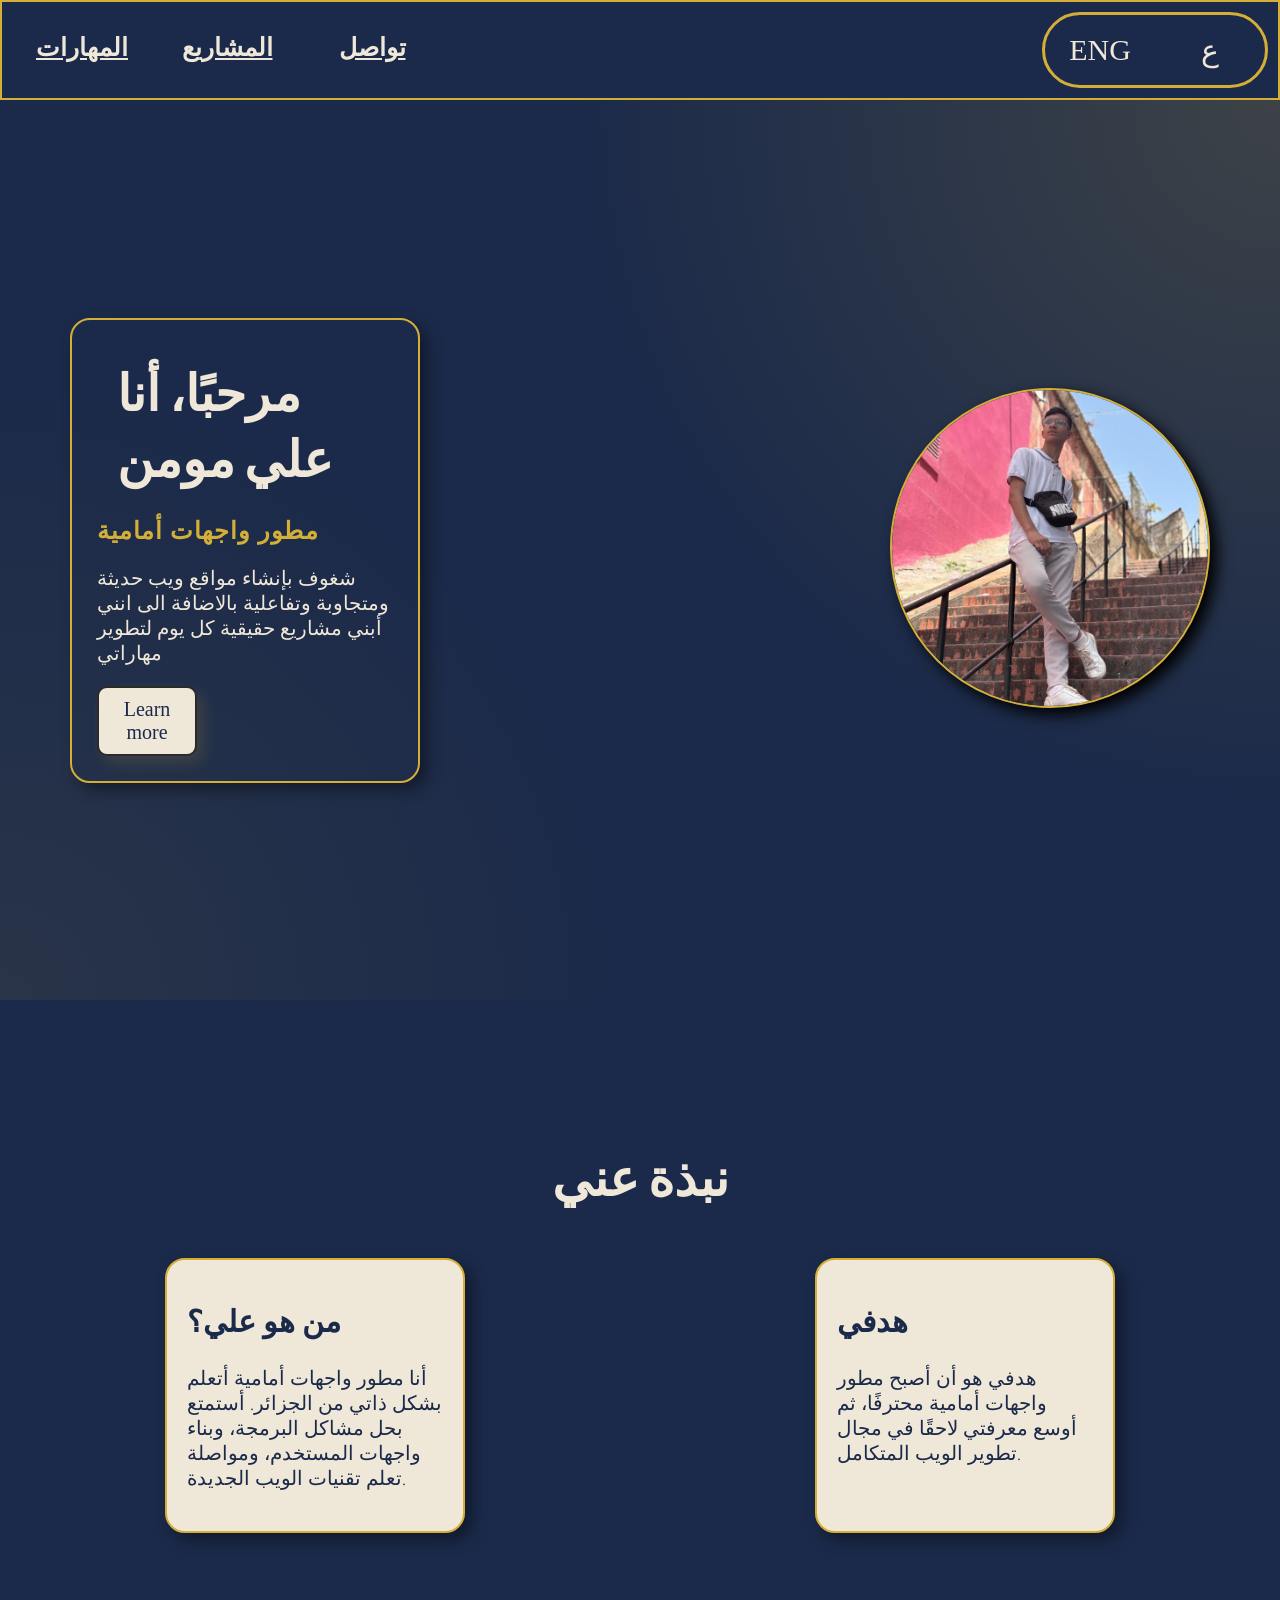
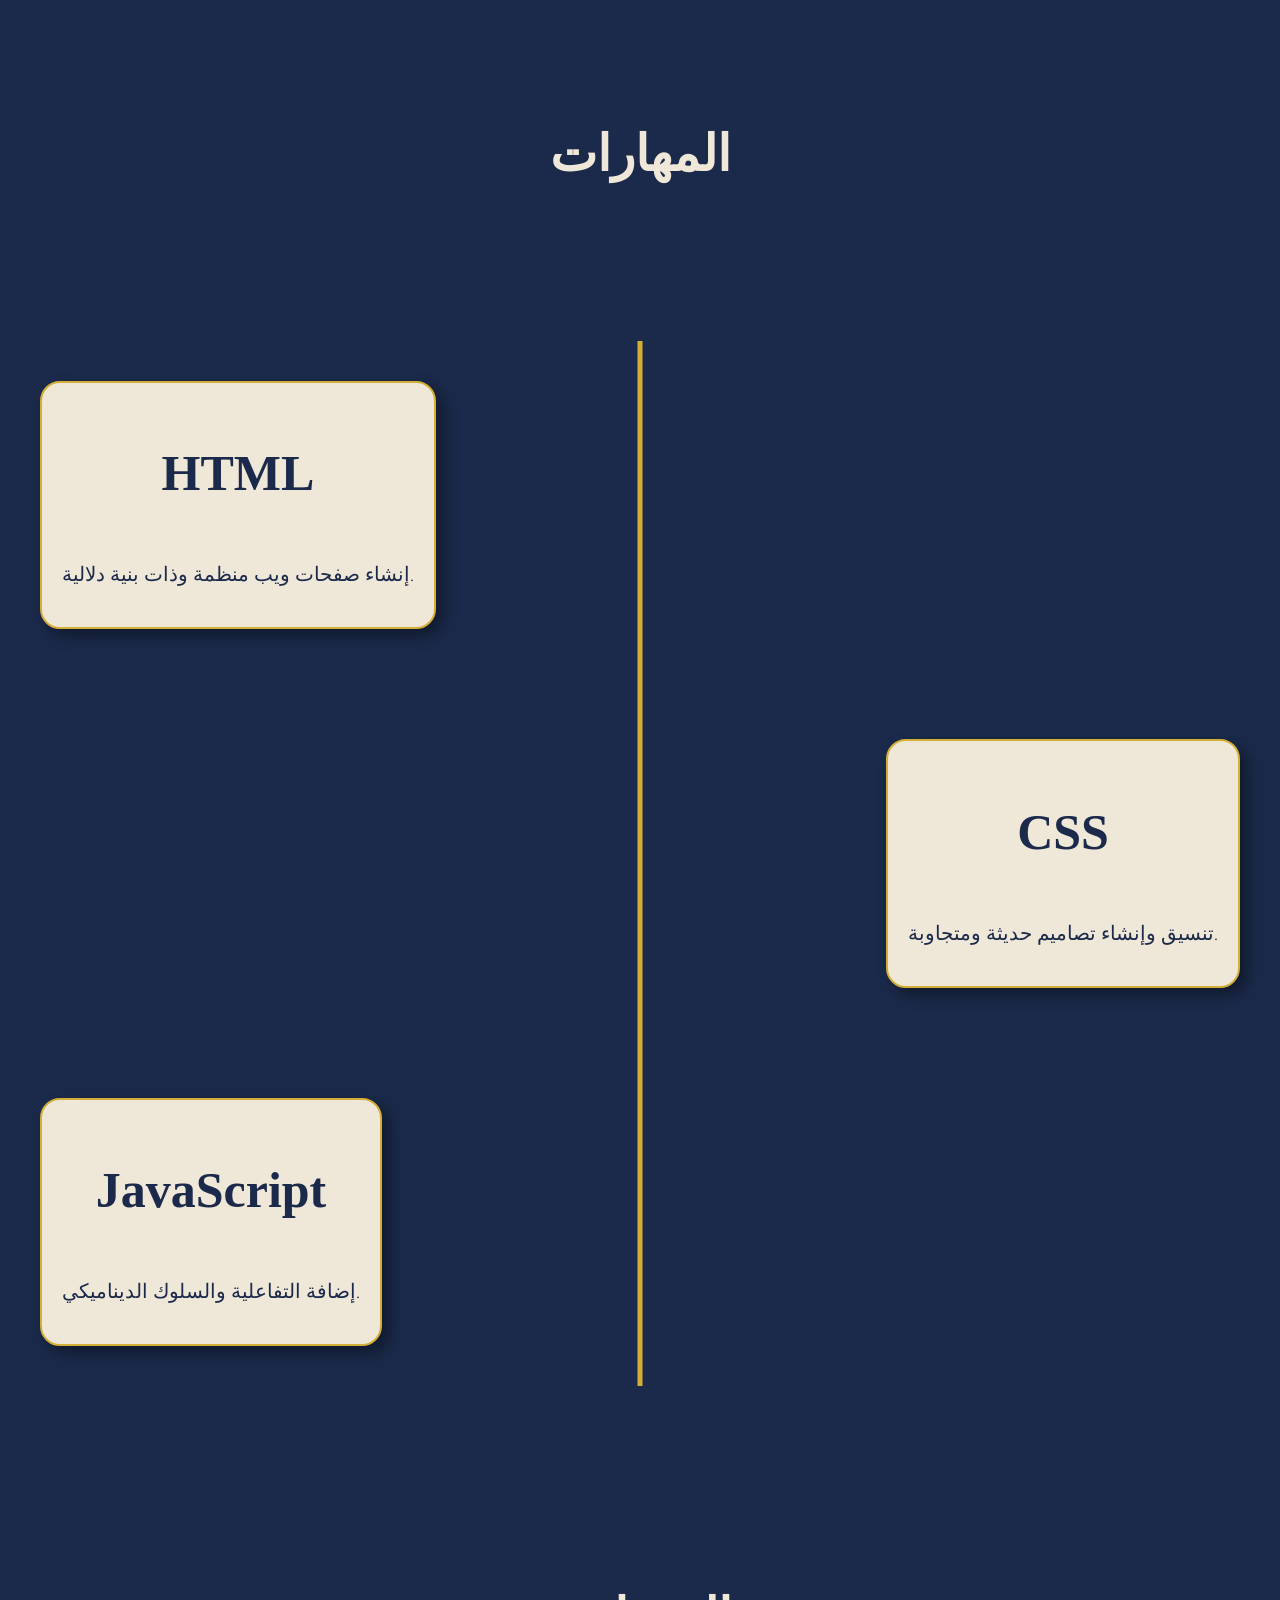
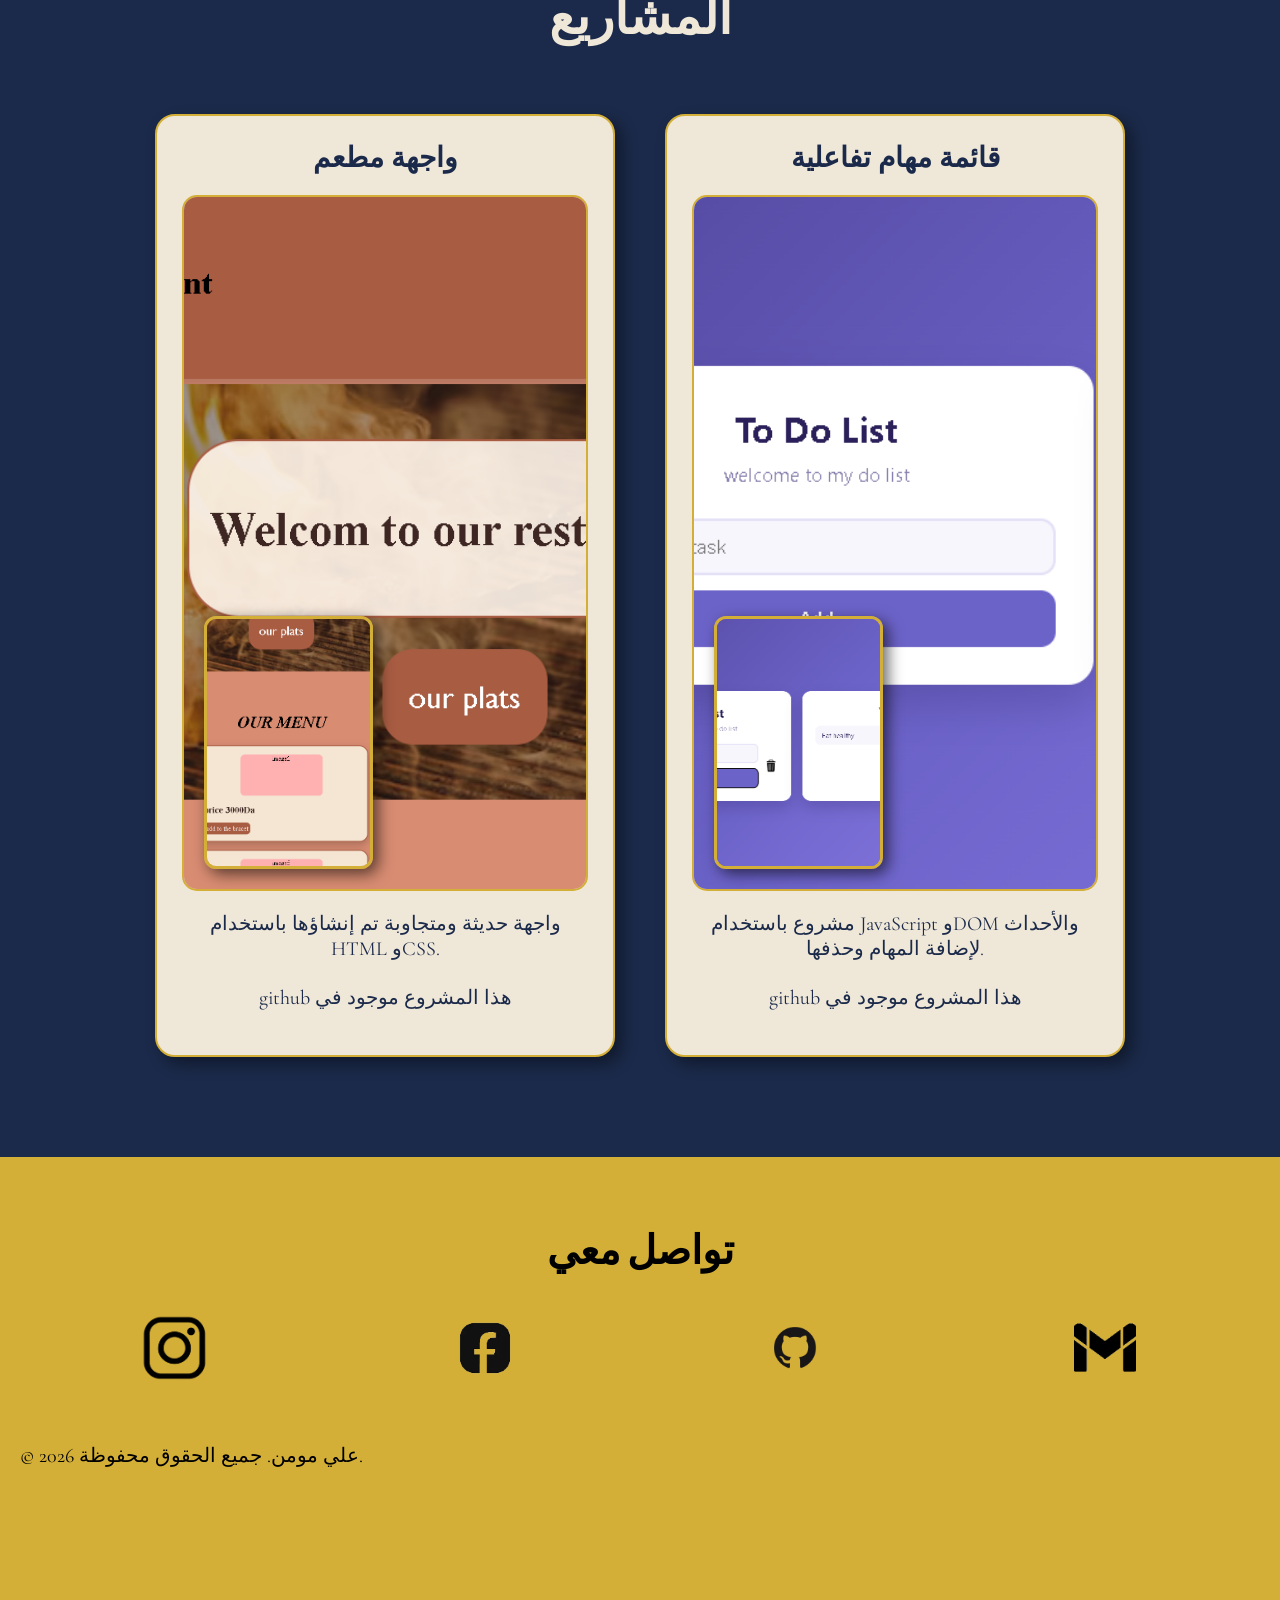
==== commit e7ab47da: "Update portfolio" ====
--- a/arb.html
+++ b/arb.html
@@ -14,7 +14,7 @@
       <a href="arb.html"  >ع</a>
     </div>
     <div class="nav">
-       <a href="#about">نبذة</a>
+     
          <a href="#skils">المهارات</a>
           <a href="#projects">المشاريع</a>  
            <a href="#contact">تواصل</a> 
--- a/designe.css
+++ b/designe.css
@@ -55,7 +55,7 @@
 }
 .home a{
    width: 100px;
-   padding: 0px 7px;
+   padding: 0px 9px;
     text-decoration: none;
     text-align: center;
     font-size: 20px;
@@ -351,7 +351,7 @@
 .lan{
     display: flex;
     justify-content: space-around;
-    gap: 30px;
+    gap: 40px;
     border: #d4af37 solid ;
     width: max-content;
    padding: 0px 20px;
@@ -361,21 +361,28 @@
 .nav{
 display: flex;
 justify-content: start;
-gap: 25px;
-
-text-decoration:none;
+ gap: 35px;
+  column-gap: 45px;
+margin: 0 20px;
+
 font-size: 25px;
 font-weight: 700;
 
+
 }
 .nav a{
-    text-decoration: none;
-}
+   padding: 0 50px;    
+   
+}
+   
+
 .lan a{
     font-size: 30px;
      text-decoration: none;
-   
-}
+     
+   
+}
+
 
 
 
@@ -505,7 +512,7 @@
     }
 
     .nav {
-        gap: 12px 18px;
+        gap: 20px 18px;
         font-size: 18px;
     }
 
